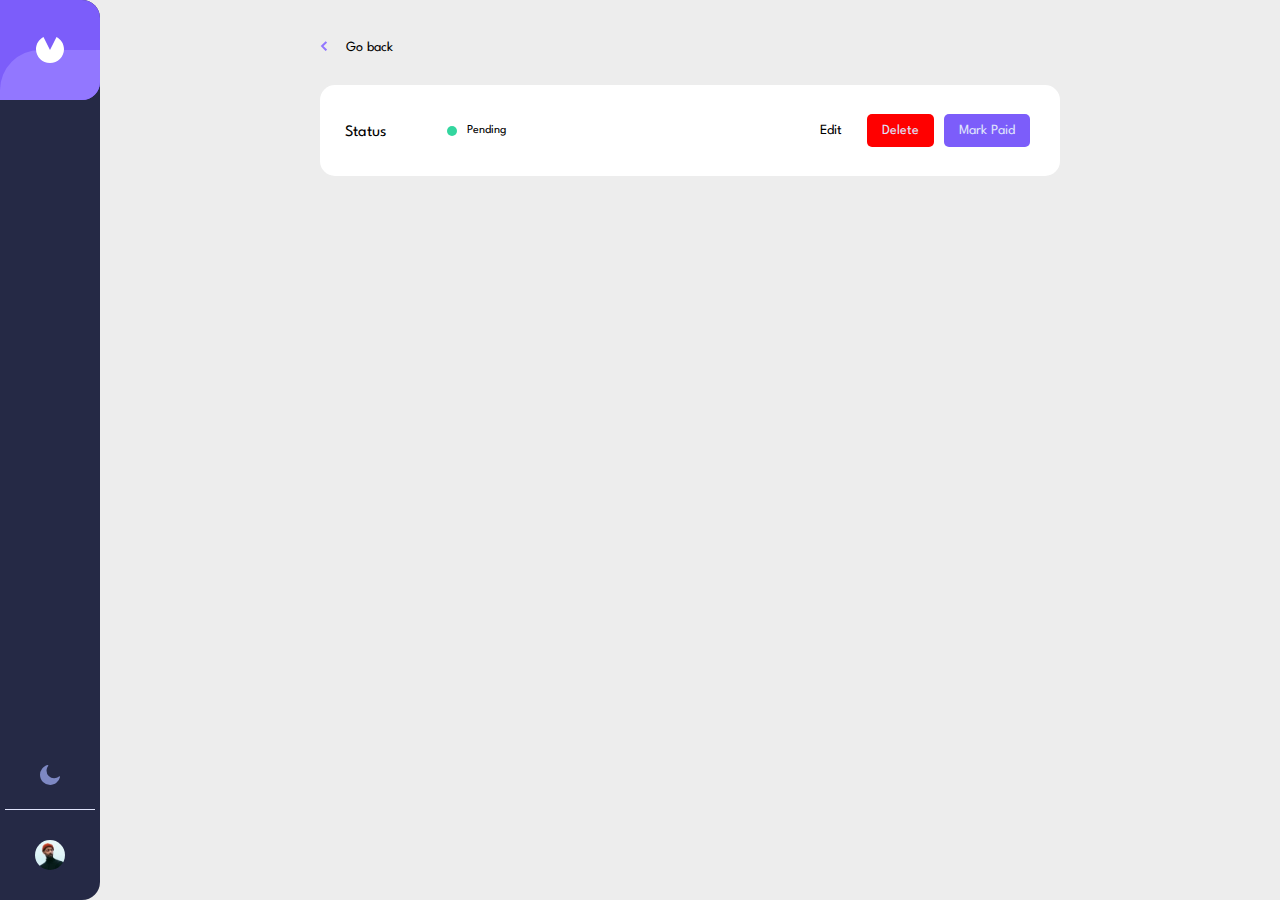
==== invoice-app/starter-code/single-invoice.html @ 85fbe892 "- Added invoice app" ====
<!DOCTYPE html>
<html lang="en">

<head>
    <meta charset="UTF-8">
    <meta http-equiv="X-UA-Compatible" content="IE=edge">
    <meta name="viewport" content="width=device-width, initial-scale=1.0">
    <title>Single Invoice</title>

    <link rel="icon" type="image/png" sizes="32x32" href="./assets/favicon-32x32.png">
    <link rel="preconnect" href="https://fonts.gstatic.com">
    <link href="https://fonts.googleapis.com/css2?family=Spartan:wght@400;700&display=swap" rel="stylesheet">
    <link rel="stylesheet" href="./style/style.css">
</head>

<body>
    <main class="empty">
        <section id="single-invoice-section">
            <div class="inner-wrapper">
                <div id="back-button">
                    <img src="./assets/icon-arrow-left.svg" alt="icon-arrow-down">
                    <span>Go back</span>
                </div>

            </div>
        </section>
        <section class="card-details">
            <div class="invoice-card">
                <div class="invoice-card-inner">
                    <div class="card-details">
                        <div class="invoice-button">
                            <span>Status &nbsp; &nbsp;</span>
                            <span type="button" class="invoice-status">Pending</span>
                        </div>
                        <div class="operation-buttons">
                            <div class="invoice-button edit">edit</div>
                            <div class="invoice-button delete">delete</div>
                            <div class="invoice-button mark-paid">mark paid</div>
                        </div>
                    </div>
                </div>

            </div>
        </section>


        <!--Card-->
        <section id="invoice-section"> </section>
        <!-- End of card -->
    </main>
    <script>
        const BACK_BUTTON = document.querySelector('#back-button');
        BACK_BUTTON.addEventListener('click', (event) => {
            history.back()
        })
    </script>
    <script src="./js/header.js"></script>
    <script src="./js/single-invoice.js"></script>
</body>

</html>
---- invoice-app/starter-code/style/style.css ----
html{padding:0;margin:0;height:100vh;width:100vw;font-size:100%}html body{box-sizing:border-box;font-size:1rem;padding:0;margin:0;font-family:"Spartan",sans-serif;background:#ededed}html body h1{font-family:"Spartan",sans-serif;font-weight:bold;font-size:32px;line-height:36px;letter-spacing:-1}html body h2{font-family:"Spartan",sans-serif;font-weight:bold;font-size:20px;line-height:22px;letter-spacing:-0.63}html body h3,html body h4{font-family:"Spartan",sans-serif;font-weight:bold;font-size:16px;line-height:24px;letter-spacing:-0.8}html body p{font-family:"Spartan",sans-serif;font-size:12px;line-height:15px;letter-spacing:-0.25}html body main{padding:0}html body main,html body section{box-sizing:border-box}@media screen and (min-width: 768px){html body{display:-webkit-flex;display:flex;-webkit-flex-direction:row;flex-direction:row}}header{display:-webkit-flex;display:flex;width:100%;height:75px;background-color:#252945;-webkit-justify-content:space-between;justify-content:space-between}header.menu-container #logo{max-width:100px;display:-webkit-flex;display:flex;-webkit-align-items:center;align-items:center;-webkit-justify-content:center;justify-content:center;-webkit-flex:1;flex:1;background-color:#7c5dfa;border-radius:0 18px 18px 0;position:relative;overflow:hidden}header.menu-container #logo img{z-index:1}header.menu-container #logo:after{display:block;content:"";height:50%;width:100%;background-color:#9277ff;position:absolute;bottom:0;border-top-left-radius:40px;z-index:0}header.menu-container #menu{display:-webkit-flex;display:flex;-webkit-align-items:center;align-items:center;-webkit-justify-content:flex-end;justify-content:flex-end;-webkit-flex:3;flex:3}header.menu-container #menu #avatar{display:-webkit-flex;display:flex;-webkit-align-items:center;align-items:center;padding:0 30px;height:100%;border-left:1px solid #dfe3fa}header.menu-container #menu #avatar img{height:30px;width:30px;border-radius:50%}header.menu-container #menu #theme-switcher{padding:20px}@media screen and (min-width: 768px){header{width:100px;height:100vh;-webkit-flex-direction:column;flex-direction:column;border-radius:0 18px 18px 0}header.menu-container #logo{height:100px;max-width:100px;display:-webkit-flex;display:flex;-webkit-align-items:center;align-items:center;-webkit-justify-content:center;justify-content:center;-webkit-flex:none;flex:none;background-color:#7c5dfa;border-radius:0 18px 18px 0;position:relative;overflow:hidden}header.menu-container #logo img{z-index:1}header.menu-container #logo:after{display:block;content:"";height:50%;width:100%;background-color:#9277ff;position:absolute;bottom:0;border-top-left-radius:40px;z-index:0}header.menu-container #menu{display:-webkit-flex;display:flex;-webkit-justify-content:space-between;justify-content:space-between;-webkit-flex-direction:column;flex-direction:column;-webkit-align-items:center;align-items:center;-webkit-flex:none;flex:none}header.menu-container #menu #avatar{display:-webkit-flex;display:flex;-webkit-align-items:center;align-items:center;padding:30px;border-top:1px solid #dfe3fa;border-left:none;height:auto}header.menu-container #menu #avatar img{height:30px;width:30px;border-radius:50%}header.menu-container #menu #theme-switcher{padding:20px}}main{display:-webkit-flex;display:flex;-webkit-flex-direction:column;flex-direction:column;height:100vh;max-width:800px;margin:0 auto;overflow:scroll;scrollbar-width:none;-ms-overflow-style:none}main::-webkit-scrollbar{display:none}main section{padding:0 30px}main #filter-section .inner-wrapper{display:-webkit-flex;display:flex;-webkit-justify-content:space-between;justify-content:space-between;-webkit-align-items:center;align-items:center;margin-bottom:30px}main #filter-section .inner-wrapper #header{font-size:30px;margin-bottom:10px}main #filter-section .inner-wrapper #invoice-count{font-size:14px}main #filter-section .inner-wrapper #filter-container{display:-webkit-flex;display:flex;-webkit-justify-content:space-between;justify-content:space-between;-webkit-align-items:center;align-items:center;-webkit-flex-wrap:wrap;flex-wrap:wrap}main #filter-section .inner-wrapper #filter-container #dropdown img{padding-left:15px}main #filter-section .inner-wrapper #filter-container #filter-button{background-color:#7c5dfa;border-radius:50px;color:#dfe3fa;padding:6px 10px;margin-left:40px;display:-webkit-inline-flex;display:inline-flex;-webkit-align-items:center;align-items:center;-webkit-justify-content:space-between;justify-content:space-between;width:90px}main #filter-section .inner-wrapper #filter-container #filter-button img{background-color:#dfe3fa;padding:10px;border-radius:50%}main #filter-section .inner-wrapper #filter-container #filter-button span:nth-child(2){font-size:12px;padding-right:10px}main #filter-section .inner-wrapper #filter-container #filter-button:hover{cursor:pointer}main #empty-image{width:100%;margin-top:50px}main #empty-image #empty-result{display:-webkit-flex;display:flex;-webkit-justify-content:center;justify-content:center;-webkit-align-items:center;align-items:center;-webkit-flex-direction:column;flex-direction:column;max-width:70%;margin:0 auto}main #empty-image #empty-result h4{font-size:30px;margin-bottom:10px}main #empty-image #empty-result p{font-size:14px;line-height:28px;max-width:70%;text-align:center}@media screen and (min-width: 768px){main{width:100%}}.invoice-card{background-color:#fff;margin:0 auto;border-radius:15px;display:-webkit-flex;display:flex;-webkit-align-items:center;align-items:center;margin-bottom:30px}.invoice-card .invoice-card-inner{padding:15px;width:100%;display:-webkit-flex;display:flex;-webkit-justify-content:space-between;justify-content:space-between;-webkit-align-items:center;align-items:center}.invoice-card .invoice-card-inner .card-details{display:-webkit-flex;display:flex;-webkit-justify-content:space-between;justify-content:space-between;-webkit-flex-wrap:wrap;flex-wrap:wrap;-webkit-align-items:center;align-items:center;width:100%;padding:10px}.invoice-card .invoice-card-inner .card-details p{padding:5px}.invoice-card .invoice-card-inner .card-details span[type=button]{padding:15px 30px;border:none;border-radius:5px;margin-right:15px;display:-webkit-inline-flex;display:inline-flex;-webkit-justify-content:center;justify-content:center;-webkit-align-items:center;align-items:center;width:80px;text-transform:capitalize;font-size:12px}.invoice-card .invoice-card-inner .card-details span[type=button]::before{content:"";height:10px;width:10px;border-radius:5px;background-color:#33d69f;margin-right:10px}.invoice-card .invoice-card-inner .card-details span[type=button].paid{background-color:rgba(51,214,159,.1);color:#33d69f}.invoice-card .invoice-card-inner .card-details span[type=button].paid::before{background-color:#33d69f}.invoice-card .invoice-card-inner .card-details span[type=button].draft{background-color:rgba(37,41,69,.1);color:#252945}.invoice-card .invoice-card-inner .card-details span[type=button].draft::before{background-color:#252945}.invoice-card .invoice-card-inner .card-details span[type=button].pending{background-color:rgba(255,143,0,.1);color:#ff8f00}.invoice-card .invoice-card-inner .card-details span[type=button].pending::before{background-color:#ff8f00}.invoice-card .invoice-card-inner .card-details span[type=button]:hover{cursor:pointer}#single-invoice-section{margin-top:40px}#single-invoice-section #back-button{margin-bottom:30px}#single-invoice-section #back-button img{margin-right:15px}#single-invoice-section #back-button span{font-size:14px}#single-invoice-section #back-button:hover{cursor:pointer}.card-details .operation-buttons{display:-webkit-flex;display:flex;-webkit-justify-content:space-between;justify-content:space-between}.card-details .operation-buttons .invoice-button{padding:10px 15px;text-transform:capitalize;font-size:14px;border-radius:5px;margin:0 5px}.card-details .operation-buttons .invoice-button:hover{cursor:pointer}.card-details .operation-buttons .invoice-button.delete{background-color:red;color:#dfe3fa}.card-details .operation-buttons .invoice-button.mark-paid{background-color:#7c5dfa;color:#dfe3fa}
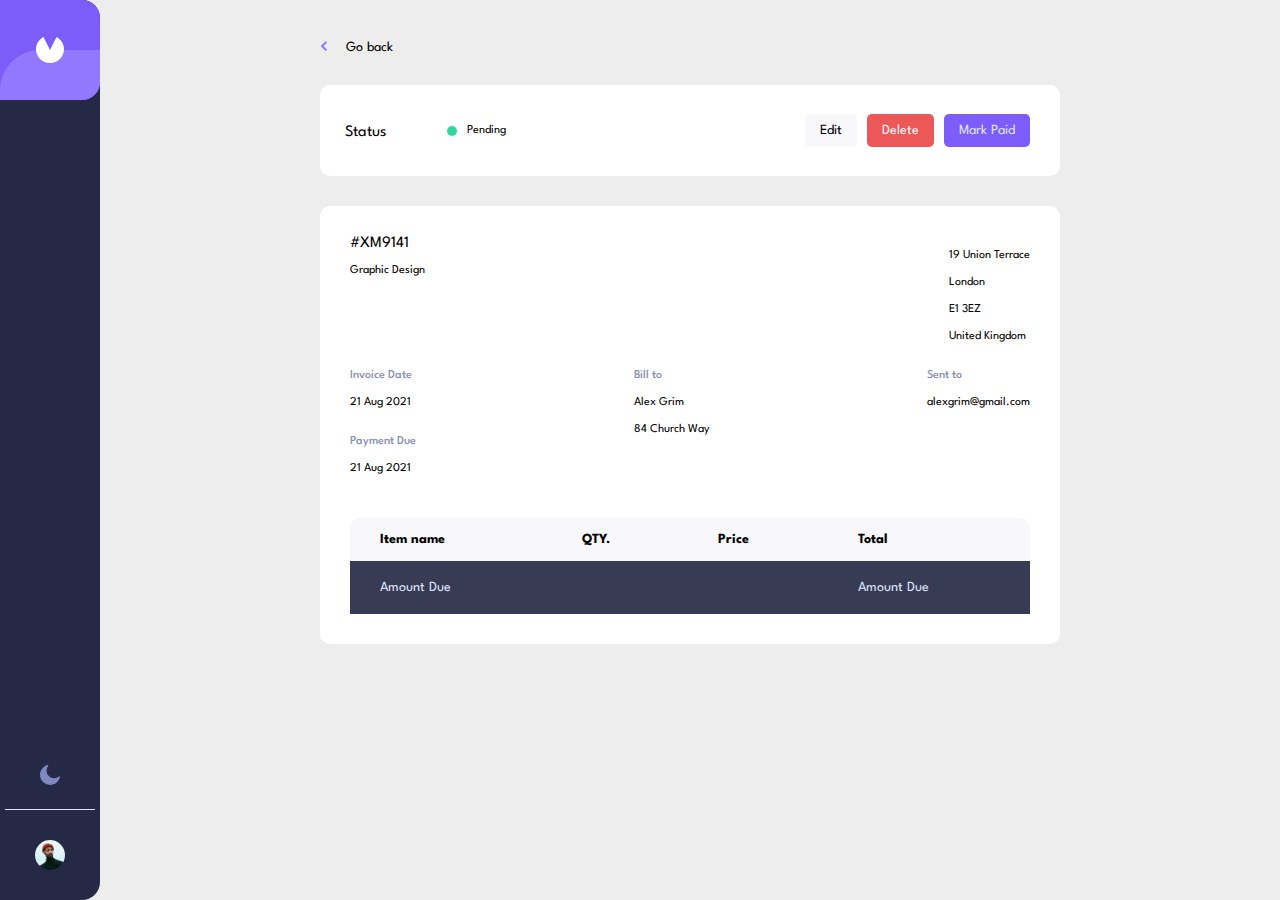
==== commit 22bbacce: "- Added edit invoice page" ====
--- a/invoice-app/starter-code/single-invoice.html
+++ b/invoice-app/starter-code/single-invoice.html
@@ -13,7 +13,7 @@
     <link rel="stylesheet" href="./style/style.css">
 </head>
 
-<body>
+<body class="single-invoice">
     <main class="empty">
         <section id="single-invoice-section">
             <div class="inner-wrapper">
@@ -21,7 +21,6 @@
                     <img src="./assets/icon-arrow-left.svg" alt="icon-arrow-down">
                     <span>Go back</span>
                 </div>
-
             </div>
         </section>
         <section class="card-details">
@@ -42,11 +41,199 @@
 
             </div>
         </section>
-
-
-        <!--Card-->
-        <section id="invoice-section"> </section>
-        <!-- End of card -->
+        <section id="invoice-section">
+            <div class="invoice-details">
+                <div class="seller-info">
+                    <div class="item-details">
+                        <div class="item-id">#XM9141</div>
+                        <P class="item-name">Graphic Design</P>
+                    </div>
+                    <div class="seller-address">
+                        <p class="seller-street">19 Union Terrace</p>
+                        <p class="seller-city">London</p>
+                        <p class="seller-postcode">E1 3EZ</p>
+                        <p class="seller-country">United Kingdom</p>
+                    </div>
+                </div>
+                <div class="buyer-info">
+                    <div class="invoice-date">
+                        <div>
+                            <p class="faint">Invoice Date</p>
+                            <p class="created-date">21 Aug 2021</p>
+                        </div>
+                        <div>
+                            <p class="faint">Payment Due</p>
+                            <p class="paid-date">21 Aug 2021</p>
+                        </div>
+                    </div>
+                    <div class="invoice-address">
+                        <p class="faint">Bill to</p>
+                        <p class="buyer-name">Alex Grim</p>
+                        <p class="buyer-address">84 Church Way</p>
+                        <div>
+
+                            <!-- <p class="faint">Bradford</p>
+                            <p class="faint">BD1 9PB</p>
+                            <p class="faint">United Kigdom</p> -->
+                        </div>
+                    </div>
+                    <div class="reciever-email">
+                        <p class="faint">Sent to</p>
+                        <p class="buyer-email">alexgrim@gmail.com</p>
+                    </div>
+                </div>
+                <div class="items-section">
+                    <div>
+
+                        <table id="items-table">
+                            <thead>
+                                <tr>
+                                    <td>Item name</td>
+                                    <td>QTY.</td>
+                                    <td>Price</td>
+                                    <td>Total</td>
+                                </tr>
+                            </thead>
+                            <tbody>
+                            </tbody>
+                            <tfoot>
+                                <tr>
+                                    <td>Amount Due</td>
+                                    <td></td>
+                                    <td></td>
+                                    <td id="invoice-amount-due">Amount Due</td>
+                                </tr>
+
+                            </tfoot>
+
+                        </table>
+
+
+                    </div>
+                </div>
+        </section>
+        <div class="popup active2">
+            <div id="form">
+                <!--  -->
+                <section id="bill-from-section">
+                    <div class="form-header">Bill From</div>
+                    <div class="form-field">
+                        <label for="street-address">Street Address</label>
+                        <input type="text" name="street-address" id="popup-street-from-address">
+                    </div>
+                    <div class="form-field triple">
+                        <div class="field">
+                            <label for="street-address">City</label>
+                            <input type="text" name="street-address" id="popup-from-city" value="London">
+                        </div>
+                        <div class="field">
+                            <label for="street-address">Post Code</label>
+                            <input type="text" name="street-address" id="popup-from-post-code" value="E1 3EZ">
+                        </div>
+                        <div class="field">
+                            <label for="street-address">Country</label>
+                            <input type="text" name="street-address" id="popup-from-street-address"
+                                value="United Kindgom">
+                        </div>
+
+                    </div>
+                </section>
+                <!--  -->
+                <section id="bill-to-section">
+                    <div class="form-header">Bill To</div>
+                    <div class="field">
+                        <label for="clients-name">Client's Name</label>
+                        <input type="text" name="clients-name" id="popup-clients-name" value="Alex Grim">
+                    </div>
+
+                    <div class="field">
+                        <label for="clients-email">Client's Email</label>
+                        <input type="text" name="clients-email" id="popup-clients-email" value="alexgrim@mail.com">
+                    </div>
+
+                    <div class="field">
+                        <label for="street-address">Street Address</label>
+                        <input type="text" name="street-address" id="popup-street-to-address" value="84 Church Way">
+                    </div>
+
+                    <div class="form-field">
+                        <div class="field">
+                            <label for="street-address">City</label>
+                            <input type="text" name="street-address" id="street-address" value="London">
+                        </div>
+                        <div class="field">
+                            <label for="street-address">Post Code</label>
+                            <input type="text" name="street-address" id="popup-to-post-code" value="E1 3EZ">
+                        </div>
+                        <div class="field">
+                            <label for="street-address">Country</label>
+                            <input type="text" name="street-address" id="popup-to-post-country" value="United Kindgom">
+                        </div>
+
+                        <div class="form-field double">
+                            <div class="field">
+                                <label for="invoice-date">Invoice Date</label>
+                                <input type="date" name="invoice-date" id="popup-to-post-invoice-date" value="">
+                            </div>
+                            <div class="field">
+                                <label for="payment-terms">Payment Terms</label>
+                                <select name="payment-terms" id="popup-to-post-payment-terms">
+                                    <option value="30">Net 30 Days</option>
+                                    <option value="60">Net 60 Days</option>
+                                    <option value="90">Net 90 Days</option>
+                                </select>
+                            </div>
+
+
+
+                        </div>
+                        <div class="field">
+                            <label for="project-description">Project Description</label>
+                            <input type="text" name="project-description" id="project-description"
+                                value="Graphic Design">
+                        </div>
+                    </div>
+
+
+                </section>
+                <!--  -->
+                <section id="item-list-section">
+                    <div class="form-header">Item List</div>
+                    <div class="field">
+                        <table id="items-list">
+                            <thead>
+                                <tr>
+                                    <td>Item name</td>
+                                    <td>QTY.</td>
+                                    <td>Price</td>
+                                    <td>Total</td>
+                                </tr>
+                            </thead>
+                            <tbody>
+                                <!-- <tr>
+                                    <td>Banner Design</td>
+                                    <td>1</td>
+                                    <td>156.00</td>
+                                    <td>156.00</td>
+                                </tr>
+                                <tr>
+                                    <td>Banner Design</td>
+                                    <td>1</td>
+                                    <td>156.00</td>
+                                    <td>156.00</td>
+                                </tr> -->
+                            </tbody>
+
+                        </table>
+                        <div class="invoice-button add-new" id="add-new-item">+ Add New Item</div>
+                        <div id="form-actions">
+                            <div class="invoice-button edit" id="cancel">Cancel</div>
+                            <div class="invoice-button mark-paid">Save Changes</div>
+                        </div>
+                    </div>
+                </section>
+            </div>
+        </div>
     </main>
     <script>
         const BACK_BUTTON = document.querySelector('#back-button');
--- a/invoice-app/starter-code/style/style.css
+++ b/invoice-app/starter-code/style/style.css
@@ -1 +1 @@
-html{padding:0;margin:0;height:100vh;width:100vw;font-size:100%}html body{box-sizing:border-box;font-size:1rem;padding:0;margin:0;font-family:"Spartan",sans-serif;background:#ededed}html body h1{font-family:"Spartan",sans-serif;font-weight:bold;font-size:32px;line-height:36px;letter-spacing:-1}html body h2{font-family:"Spartan",sans-serif;font-weight:bold;font-size:20px;line-height:22px;letter-spacing:-0.63}html body h3,html body h4{font-family:"Spartan",sans-serif;font-weight:bold;font-size:16px;line-height:24px;letter-spacing:-0.8}html body p{font-family:"Spartan",sans-serif;font-size:12px;line-height:15px;letter-spacing:-0.25}html body main{padding:0}html body main,html body section{box-sizing:border-box}@media screen and (min-width: 768px){html body{display:-webkit-flex;display:flex;-webkit-flex-direction:row;flex-direction:row}}header{display:-webkit-flex;display:flex;width:100%;height:75px;background-color:#252945;-webkit-justify-content:space-between;justify-content:space-between}header.menu-container #logo{max-width:100px;display:-webkit-flex;display:flex;-webkit-align-items:center;align-items:center;-webkit-justify-content:center;justify-content:center;-webkit-flex:1;flex:1;background-color:#7c5dfa;border-radius:0 18px 18px 0;position:relative;overflow:hidden}header.menu-container #logo img{z-index:1}header.menu-container #logo:after{display:block;content:"";height:50%;width:100%;background-color:#9277ff;position:absolute;bottom:0;border-top-left-radius:40px;z-index:0}header.menu-container #menu{display:-webkit-flex;display:flex;-webkit-align-items:center;align-items:center;-webkit-justify-content:flex-end;justify-content:flex-end;-webkit-flex:3;flex:3}header.menu-container #menu #avatar{display:-webkit-flex;display:flex;-webkit-align-items:center;align-items:center;padding:0 30px;height:100%;border-left:1px solid #dfe3fa}header.menu-container #menu #avatar img{height:30px;width:30px;border-radius:50%}header.menu-container #menu #theme-switcher{padding:20px}@media screen and (min-width: 768px){header{width:100px;height:100vh;-webkit-flex-direction:column;flex-direction:column;border-radius:0 18px 18px 0}header.menu-container #logo{height:100px;max-width:100px;display:-webkit-flex;display:flex;-webkit-align-items:center;align-items:center;-webkit-justify-content:center;justify-content:center;-webkit-flex:none;flex:none;background-color:#7c5dfa;border-radius:0 18px 18px 0;position:relative;overflow:hidden}header.menu-container #logo img{z-index:1}header.menu-container #logo:after{display:block;content:"";height:50%;width:100%;background-color:#9277ff;position:absolute;bottom:0;border-top-left-radius:40px;z-index:0}header.menu-container #menu{display:-webkit-flex;display:flex;-webkit-justify-content:space-between;justify-content:space-between;-webkit-flex-direction:column;flex-direction:column;-webkit-align-items:center;align-items:center;-webkit-flex:none;flex:none}header.menu-container #menu #avatar{display:-webkit-flex;display:flex;-webkit-align-items:center;align-items:center;padding:30px;border-top:1px solid #dfe3fa;border-left:none;height:auto}header.menu-container #menu #avatar img{height:30px;width:30px;border-radius:50%}header.menu-container #menu #theme-switcher{padding:20px}}main{display:-webkit-flex;display:flex;-webkit-flex-direction:column;flex-direction:column;height:100vh;max-width:800px;margin:0 auto;overflow:scroll;scrollbar-width:none;-ms-overflow-style:none}main::-webkit-scrollbar{display:none}main section{padding:0 30px}main #filter-section .inner-wrapper{display:-webkit-flex;display:flex;-webkit-justify-content:space-between;justify-content:space-between;-webkit-align-items:center;align-items:center;margin-bottom:30px}main #filter-section .inner-wrapper #header{font-size:30px;margin-bottom:10px}main #filter-section .inner-wrapper #invoice-count{font-size:14px}main #filter-section .inner-wrapper #filter-container{display:-webkit-flex;display:flex;-webkit-justify-content:space-between;justify-content:space-between;-webkit-align-items:center;align-items:center;-webkit-flex-wrap:wrap;flex-wrap:wrap}main #filter-section .inner-wrapper #filter-container #dropdown img{padding-left:15px}main #filter-section .inner-wrapper #filter-container #filter-button{background-color:#7c5dfa;border-radius:50px;color:#dfe3fa;padding:6px 10px;margin-left:40px;display:-webkit-inline-flex;display:inline-flex;-webkit-align-items:center;align-items:center;-webkit-justify-content:space-between;justify-content:space-between;width:90px}main #filter-section .inner-wrapper #filter-container #filter-button img{background-color:#dfe3fa;padding:10px;border-radius:50%}main #filter-section .inner-wrapper #filter-container #filter-button span:nth-child(2){font-size:12px;padding-right:10px}main #filter-section .inner-wrapper #filter-container #filter-button:hover{cursor:pointer}main #empty-image{width:100%;margin-top:50px}main #empty-image #empty-result{display:-webkit-flex;display:flex;-webkit-justify-content:center;justify-content:center;-webkit-align-items:center;align-items:center;-webkit-flex-direction:column;flex-direction:column;max-width:70%;margin:0 auto}main #empty-image #empty-result h4{font-size:30px;margin-bottom:10px}main #empty-image #empty-result p{font-size:14px;line-height:28px;max-width:70%;text-align:center}@media screen and (min-width: 768px){main{width:100%}}.invoice-card{background-color:#fff;margin:0 auto;border-radius:15px;display:-webkit-flex;display:flex;-webkit-align-items:center;align-items:center;margin-bottom:30px}.invoice-card .invoice-card-inner{padding:15px;width:100%;display:-webkit-flex;display:flex;-webkit-justify-content:space-between;justify-content:space-between;-webkit-align-items:center;align-items:center}.invoice-card .invoice-card-inner .card-details{display:-webkit-flex;display:flex;-webkit-justify-content:space-between;justify-content:space-between;-webkit-flex-wrap:wrap;flex-wrap:wrap;-webkit-align-items:center;align-items:center;width:100%;padding:10px}.invoice-card .invoice-card-inner .card-details p{padding:5px}.invoice-card .invoice-card-inner .card-details span[type=button]{padding:15px 30px;border:none;border-radius:5px;margin-right:15px;display:-webkit-inline-flex;display:inline-flex;-webkit-justify-content:center;justify-content:center;-webkit-align-items:center;align-items:center;width:80px;text-transform:capitalize;font-size:12px}.invoice-card .invoice-card-inner .card-details span[type=button]::before{content:"";height:10px;width:10px;border-radius:5px;background-color:#33d69f;margin-right:10px}.invoice-card .invoice-card-inner .card-details span[type=button].paid{background-color:rgba(51,214,159,.1);color:#33d69f}.invoice-card .invoice-card-inner .card-details span[type=button].paid::before{background-color:#33d69f}.invoice-card .invoice-card-inner .card-details span[type=button].draft{background-color:rgba(37,41,69,.1);color:#252945}.invoice-card .invoice-card-inner .card-details span[type=button].draft::before{background-color:#252945}.invoice-card .invoice-card-inner .card-details span[type=button].pending{background-color:rgba(255,143,0,.1);color:#ff8f00}.invoice-card .invoice-card-inner .card-details span[type=button].pending::before{background-color:#ff8f00}.invoice-card .invoice-card-inner .card-details span[type=button]:hover{cursor:pointer}#single-invoice-section{margin-top:40px}#single-invoice-section #back-button{margin-bottom:30px}#single-invoice-section #back-button img{margin-right:15px}#single-invoice-section #back-button span{font-size:14px}#single-invoice-section #back-button:hover{cursor:pointer}.card-details .operation-buttons{display:-webkit-flex;display:flex;-webkit-justify-content:space-between;justify-content:space-between}.card-details .operation-buttons .invoice-button{padding:10px 15px;text-transform:capitalize;font-size:14px;border-radius:5px;margin:0 5px}.card-details .operation-buttons .invoice-button:hover{cursor:pointer}.card-details .operation-buttons .invoice-button.delete{background-color:red;color:#dfe3fa}.card-details .operation-buttons .invoice-button.mark-paid{background-color:#7c5dfa;color:#dfe3fa}
+html{padding:0;margin:0;height:100vh;width:100vw;font-size:100%}html body{box-sizing:border-box;font-size:1rem;padding:0;margin:0;font-family:"Spartan",sans-serif;background:#ededed;overflow:hidden}html body h1{font-family:"Spartan",sans-serif;font-weight:bold;font-size:32px;line-height:36px;letter-spacing:-1}html body h2{font-family:"Spartan",sans-serif;font-weight:bold;font-size:20px;line-height:22px;letter-spacing:-0.63}html body h3,html body h4{font-family:"Spartan",sans-serif;font-weight:bold;font-size:16px;line-height:24px;letter-spacing:-0.8}html body p{font-family:"Spartan",sans-serif;font-size:12px;line-height:15px;letter-spacing:-0.25}html body main{padding:0}html body table{width:100%}html body main,html body section{box-sizing:border-box}html body .faint{color:#888eb0;font-weight:500}@media screen and (min-width: 768px){html body{display:-webkit-flex;display:flex;-webkit-flex-direction:row;flex-direction:row}}header{display:-webkit-flex;display:flex;width:100%;height:75px;background-color:#252945;-webkit-justify-content:space-between;justify-content:space-between;z-index:2}header.menu-container #logo{max-width:100px;display:-webkit-flex;display:flex;-webkit-align-items:center;align-items:center;-webkit-justify-content:center;justify-content:center;-webkit-flex:1;flex:1;background-color:#7c5dfa;border-radius:0 18px 18px 0;position:relative;overflow:hidden}header.menu-container #logo img{z-index:1}header.menu-container #logo:after{display:block;content:"";height:50%;width:100%;background-color:#9277ff;position:absolute;bottom:0;border-top-left-radius:40px;z-index:0}header.menu-container #menu{display:-webkit-flex;display:flex;-webkit-align-items:center;align-items:center;-webkit-justify-content:flex-end;justify-content:flex-end;-webkit-flex:3;flex:3}header.menu-container #menu #avatar{display:-webkit-flex;display:flex;-webkit-align-items:center;align-items:center;padding:0 30px;height:100%;border-left:1px solid #dfe3fa}header.menu-container #menu #avatar img{height:30px;width:30px;border-radius:50%}header.menu-container #menu #theme-switcher{padding:20px}@media screen and (min-width: 768px){header{width:100px;height:100vh;-webkit-flex-direction:column;flex-direction:column;border-radius:0 18px 18px 0}header.menu-container #logo{height:100px;max-width:100px;display:-webkit-flex;display:flex;-webkit-align-items:center;align-items:center;-webkit-justify-content:center;justify-content:center;-webkit-flex:none;flex:none;background-color:#7c5dfa;border-radius:0 18px 18px 0;position:relative;overflow:hidden}header.menu-container #logo img{z-index:1}header.menu-container #logo:after{display:block;content:"";height:50%;width:100%;background-color:#9277ff;position:absolute;bottom:0;border-top-left-radius:40px;z-index:0}header.menu-container #menu{display:-webkit-flex;display:flex;-webkit-justify-content:space-between;justify-content:space-between;-webkit-flex-direction:column;flex-direction:column;-webkit-align-items:center;align-items:center;-webkit-flex:none;flex:none}header.menu-container #menu #avatar{display:-webkit-flex;display:flex;-webkit-align-items:center;align-items:center;padding:30px;border-top:1px solid #dfe3fa;border-left:none;height:auto}header.menu-container #menu #avatar img{height:30px;width:30px;border-radius:50%}header.menu-container #menu #theme-switcher{padding:20px}}main{display:-webkit-flex;display:flex;-webkit-flex-direction:column;flex-direction:column;height:100vh;max-width:800px;margin:0 auto;overflow:scroll;scrollbar-width:none;-ms-overflow-style:none}main::-webkit-scrollbar{display:none}main section{padding:0 30px}main #filter-section .inner-wrapper{display:-webkit-flex;display:flex;-webkit-justify-content:space-between;justify-content:space-between;-webkit-align-items:center;align-items:center;margin-bottom:30px}main #filter-section .inner-wrapper #header{font-size:30px;margin-bottom:10px}main #filter-section .inner-wrapper #invoice-count{font-size:14px}main #filter-section .inner-wrapper #filter-container{display:-webkit-flex;display:flex;-webkit-justify-content:space-between;justify-content:space-between;-webkit-align-items:center;align-items:center;-webkit-flex-wrap:wrap;flex-wrap:wrap}main #filter-section .inner-wrapper #filter-container #dropdown img{padding-left:15px}main #filter-section .inner-wrapper #filter-container #filter-button{background-color:#7c5dfa;border-radius:50px;color:#dfe3fa;padding:6px 10px;margin-left:40px;display:-webkit-inline-flex;display:inline-flex;-webkit-align-items:center;align-items:center;-webkit-justify-content:space-between;justify-content:space-between;width:90px}main #filter-section .inner-wrapper #filter-container #filter-button img{background-color:#dfe3fa;padding:10px;border-radius:50%}main #filter-section .inner-wrapper #filter-container #filter-button span:nth-child(2){font-size:12px;padding-right:10px}main #filter-section .inner-wrapper #filter-container #filter-button:hover{cursor:pointer}main #empty-image{width:100%;margin-top:50px}main #empty-image #empty-result{display:-webkit-flex;display:flex;-webkit-justify-content:center;justify-content:center;-webkit-align-items:center;align-items:center;-webkit-flex-direction:column;flex-direction:column;max-width:70%;margin:0 auto}main #empty-image #empty-result h4{font-size:30px;margin-bottom:10px}main #empty-image #empty-result p{font-size:14px;line-height:28px;max-width:70%;text-align:center}@media screen and (min-width: 768px){main{width:100%}}.invoice-card{background-color:#fff;margin:0 auto;border-radius:10px;display:-webkit-flex;display:flex;-webkit-align-items:center;align-items:center;margin-bottom:30px}.invoice-card .invoice-card-inner{padding:15px;width:100%;display:-webkit-flex;display:flex;-webkit-justify-content:space-between;justify-content:space-between;-webkit-align-items:center;align-items:center}.invoice-card .invoice-card-inner .card-details{display:-webkit-flex;display:flex;-webkit-justify-content:space-between;justify-content:space-between;-webkit-flex-wrap:wrap;flex-wrap:wrap;-webkit-align-items:center;align-items:center;width:100%;padding:10px}.invoice-card .invoice-card-inner .card-details p{padding:5px}.invoice-card .invoice-card-inner .card-details span[type=button]{padding:15px 30px;border:none;border-radius:5px;margin-right:15px;display:-webkit-inline-flex;display:inline-flex;-webkit-justify-content:center;justify-content:center;-webkit-align-items:center;align-items:center;width:80px;text-transform:capitalize;font-size:12px}.invoice-card .invoice-card-inner .card-details span[type=button]::before{content:"";height:10px;width:10px;border-radius:5px;background-color:#33d69f;margin-right:10px}.invoice-card .invoice-card-inner .card-details span[type=button].paid{background-color:rgba(51,214,159,.1);color:#33d69f}.invoice-card .invoice-card-inner .card-details span[type=button].paid::before{background-color:#33d69f}.invoice-card .invoice-card-inner .card-details span[type=button].draft{background-color:rgba(37,41,69,.1);color:#252945}.invoice-card .invoice-card-inner .card-details span[type=button].draft::before{background-color:#252945}.invoice-card .invoice-card-inner .card-details span[type=button].pending{background-color:rgba(255,143,0,.1);color:#ff8f00}.invoice-card .invoice-card-inner .card-details span[type=button].pending::before{background-color:#ff8f00}.invoice-card .invoice-card-inner .card-details span[type=button]:hover{cursor:pointer}body.single-invoice #single-invoice-section{margin-top:40px}body.single-invoice #single-invoice-section #back-button{margin-bottom:30px}body.single-invoice #single-invoice-section #back-button img{margin-right:15px}body.single-invoice #single-invoice-section #back-button span{font-size:14px}body.single-invoice #single-invoice-section #back-button:hover{cursor:pointer}body.single-invoice .card-details .operation-buttons{display:-webkit-flex;display:flex;-webkit-justify-content:space-between;justify-content:space-between}body.single-invoice .card-details .operation-buttons .invoice-button{padding:10px 15px;text-transform:capitalize;font-size:14px;border-radius:5px;margin:0 5px}body.single-invoice .card-details .operation-buttons .invoice-button:hover{cursor:pointer}body.single-invoice .card-details .operation-buttons .invoice-button.edit{background-color:#f8f8fb}body.single-invoice .card-details .operation-buttons .invoice-button.delete{background-color:#ec5757;color:#f8f8fb}body.single-invoice .card-details .operation-buttons .invoice-button.mark-paid{background-color:#7c5dfa;color:#dfe3fa}body.single-invoice #invoice-section .invoice-details{background-color:#fff;border-radius:10px;padding:30px}body.single-invoice #invoice-section .invoice-details .seller-info{display:-webkit-flex;display:flex;-webkit-justify-content:space-between;justify-content:space-between}body.single-invoice #invoice-section .invoice-details .buyer-info{display:-webkit-flex;display:flex;-webkit-justify-content:space-between;justify-content:space-between}body.single-invoice #invoice-section .invoice-details .buyer-info .invoice-date{display:-webkit-flex;display:flex;-webkit-flex-direction:column;flex-direction:column;-webkit-justify-content:space-between;justify-content:space-between}body.single-invoice #invoice-section .invoice-details .items-section{background-color:#f8f8fb;border-radius:10px 10px 0 0}body.single-invoice #invoice-section .invoice-details .items-section table{margin-top:30px;width:100%;border:0;border-spacing:20px 10px;border-collapse:collapse;font-size:14px}body.single-invoice #invoice-section .invoice-details .items-section table td{padding:15px 30px}body.single-invoice #invoice-section .invoice-details .items-section table thead{font-weight:bold}body.single-invoice #invoice-section .invoice-details .items-section table tbody tr{font-size:14px}body.single-invoice #invoice-section .invoice-details .items-section table tfoot{background-color:#373b53;color:#dfe3fa}body.single-invoice #invoice-section .invoice-details .items-section table tfoot td{padding:20px 30px}body.single-invoice .popup{width:100vw;height:100vh;position:absolute;left:0;right:0;top:0;bottom:0;z-index:1;overflow:scroll;display:none}body.single-invoice .popup .form-header{font-weight:bold}body.single-invoice .popup.active{background-color:rgba(0,0,0,.5);display:block;transition:.5s all ease-in-out}body.single-invoice .popup #form{width:600px;max-width:100%;border-radius:0 30px 30px 0;background-color:#fff;display:-webkit-flex;display:flex;-webkit-flex-direction:column;flex-direction:column;-webkit-justify-content:center;justify-content:center;-webkit-transform:translateX(85px);transform:translateX(85px);z-index:-1;padding:20px}body.single-invoice .popup #form section{width:90%;margin-bottom:30px}body.single-invoice .popup #form section .form-header{font-size:18px;margin-bottom:20px}body.single-invoice .popup #form section input[type=text],body.single-invoice .popup #form section input[type=date],body.single-invoice .popup #form section select{padding:15px 10px;border-radius:5px;border:1px solid #dfe3fa;margin-bottom:10px;width:100%}body.single-invoice .popup #form section label{width:100%;display:block;margin-bottom:10px;font-size:14px}body.single-invoice .popup #form section .form-field{margin-bottom:15px}body.single-invoice .popup #form section .form-field.double{display:-webkit-flex;display:flex;-webkit-justify-content:space-between;justify-content:space-between;width:105%}body.single-invoice .popup #form section .form-field.double .field{display:-webkit-inline-flex;display:inline-flex;-webkit-flex-direction:column;flex-direction:column;width:45%}body.single-invoice .popup #form section .form-field.double .field label{width:100%}body.single-invoice .popup #form section .form-field.triple{display:-webkit-flex;display:flex;-webkit-justify-content:space-between;justify-content:space-between;-webkit-align-items:center;align-items:center;width:107%}body.single-invoice .popup #form section .form-field.triple .field{display:-webkit-flex;display:flex;-webkit-flex-direction:column;flex-direction:column}body.single-invoice .popup #form section .form-field.triple .field input{width:80%}body.single-invoice .popup #form section .field{margin-bottom:20px}body.single-invoice .popup #form section #add-new-item{margin-bottom:30px}body.single-invoice .popup #form section#item-list-section .field{width:105%}body.single-invoice .popup #form section #form-actions{display:-webkit-flex;display:flex;-webkit-justify-content:center;justify-content:center}body.single-invoice .popup #form section #form-actions .form-header{margin-bottom:30px}body.single-invoice .popup #form section #form-actions .invoice-button{padding:10px 15px;text-transform:capitalize;font-size:14px;border-radius:5px;margin:0 5px}body.single-invoice .popup #form section #form-actions .invoice-button:hover{cursor:pointer}body.single-invoice .popup #form section #form-actions .invoice-button.edit{background-color:#f8f8fb}body.single-invoice .popup #form section #form-actions .invoice-button.delete{background-color:#ec5757;color:#f8f8fb}body.single-invoice .popup #form section #form-actions .invoice-button.mark-paid{background-color:#7c5dfa;color:#dfe3fa}body.single-invoice .popup #form table{width:100%;border:0;padding:0;margin-bottom:30px}body.single-invoice .popup #form table tr{margin-bottom:20px}body.single-invoice .popup #form table tbody td{border:1px solid #dfe3fa;padding:20px 10px;border-radius:5px;margin:10px;font-size:14px}body.single-invoice .popup #form .add-new{width:100%;background-color:#f8f8fb;padding:15px;border-radius:10px;text-align:center;font-size:14px}
